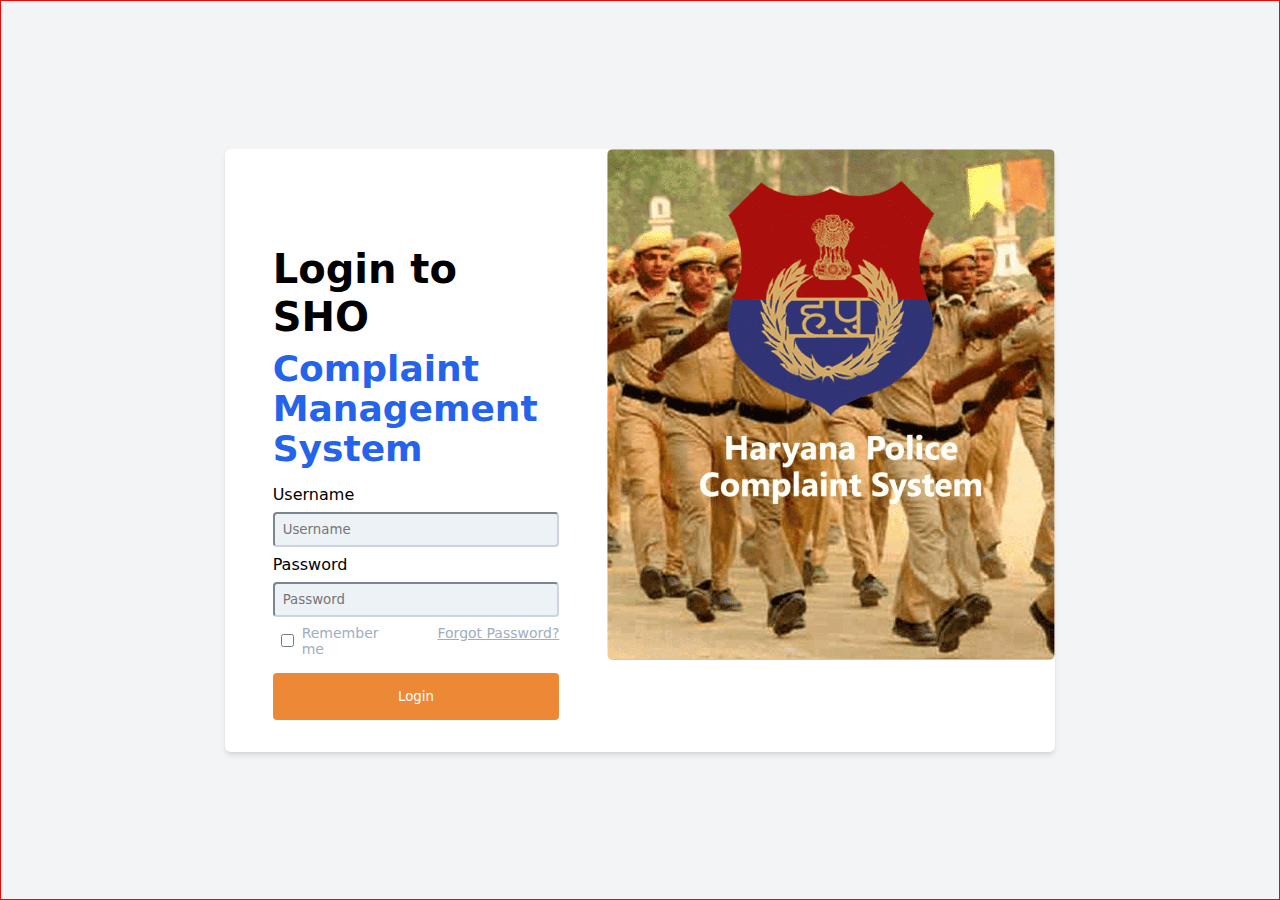
==== index.html @ 9b7298f4 "complain and add complain done" ====
<!DOCTYPE html>
<html lang="en">
  <head>
    <meta charset="UTF-8" />
    <meta http-equiv="X-UA-Compatible" content="IE=edge" />
    <meta name="viewport" content="width=device-width, initial-scale=1.0" />
    <title>Document</title>
    <link rel="stylesheet" href="./index.css" />
  </head>
  <body>
    <div>
      <div class="mainDiv">
        <div class="innerDiv">
          <section class="section1">
            <header class="header">
              <h1 class="LoginText">Login to SHO</h1>
              <h1 class="compText">Complaint Management System</h1>
            </header>
            <form class="loginForm">
              <label for="">Username</label>
              <input
                type="text"
                id="username"
                class=""
                placeholder="Username"
              />

              <label for="password">Password</label>
              <input
                type="password"
                id="password"
                class=""
                placeholder="Password"
              />

              <div>
                <div>
                  <input type="checkbox" class="checkbox" id="remember" />
                  <label for="remember" class=""> Remember me </label>
                </div>
                <a href="" class="forgotLink"> Forgot Password? </a>
              </div>
            </form>
            <button class="loginButton" onClick="login()">Login</button>
          </section>
          <section>
            <img src="/login-image.png" class="image" alt="Haryana CMS" />
          </section>
        </div>
      </div>
    </div>
  </body>
</html>
<script>
  const url = `https://haryanacms.onrender.com/user/login`;

  const get = (id) => {
    return document.getElementById(id);
  };
  const login = async () => {
    let obj = {
      email: get("username").value,
      password: get("password").value,
    };
    obj = JSON.stringify(obj);
    try {
      let res = await fetch(url, {
        method: "POST",
        body: obj,
        headers: {
          "Content-type": "application/json",
        },
      });
      res = await res.json();
      if (res.message === "login succesfully") {
        localStorage.setItem("userID", JSON.stringify(res.userId));
        alert("Login Successful!");
        window.location.href = "./Dashboard.html";
      } else {
        alert("Login Failed");
      }
      console.log(res);
    } catch (err) {
      console.log(err);
    }
  };
</script>
---- index.css ----
* {
  margin: 0;
  padding: 0;
  box-sizing: border-box;
  font-family: system-ui, -apple-system, BlinkMacSystemFont, "Segoe UI", Roboto,
    Oxygen, Ubuntu, Cantarell, "Open Sans", "Helvetica Neue", sans-serif;
}
button {
  cursor: pointer;
}
.mainDiv {
  border: 1px solid red;
  background-color: rgb(243 244 246);
  height: 100vh;
  display: flex;
  align-items: center;
  justify-content: center;
  /* bg-gray-100 h-screen flex items-center justify-center */
}
.innerDiv {
  background-color: #fff; /* equivalent to Tailwind bg-white */
  border-radius: 0.375rem; /* equivalent to Tailwind rounded */
  display: flex; /* equivalent to Tailwind flex */
  justify-content: space-between; /* equivalent to Tailwind space-between */
  box-shadow: 0 4px 6px -1px rgba(0, 0, 0, 0.1),
    0 2px 4px -1px rgba(0, 0, 0, 0.06); /* equivalent to Tailwind shadow-md */
  max-width: 68.75rem; /* equivalent to Tailwind max-w-4xl */
  width: 65%;
}
.section1 {
  /* border: 1px solid red; */
  padding-top: 2rem;
  padding-bottom: 2rem;
  padding-left: 3rem;
  padding-right: 3rem;
  width: 50%;
  /* py-8 px-12 */
}
.header {
  margin-top: 4rem;
  margin-bottom: 1rem;
  /* mt-16 mb-4 */
}
.LoginText {
  font-size: 2.5rem;
  line-height: 3rem;
  font-weight: bold;
  margin-bottom: 0.5rem;
  /* text-2xl font-bold mb-2 */
}
.compText {
  color: rgb(37 99 235);

  font-size: 2.25rem;
  line-height: 2.5rem;
  /* text-blue-600 font-normal font-Roboto text-4xl */
}
.loginForm > input {
  background-color: #edf2f7;
  border-color: #cbd5e0;
  border-radius: 0.25rem;
  padding: 0.5rem;
  margin-top: 0.5rem;
  margin-bottom: 0.5rem;
  width: 100%;

  /* border border-gray-200 rounded bg-gray-100  p-2 my-2 w-full */
}
.loginForm > div {
  display: flex;
  /* border: 1px solid red; */
  justify-content: space-between;
}
.loginForm > div > div {
  width: 30%;
  /* border: 1px solid cyan; */
  display: flex;
}
.checkbox {
  margin-right: 0.5rem;
  margin-left: 0.5rem;
  align-self: center;
  /* border: 2px solid red; */
  /* width: 10px;
  height: 10px; */
  /* align-self: flex-start; */
  /* vertical-align: middle; */
  justify-self: left;
}
.loginForm > div > div > label {
  font-size: 0.875rem;
  color: #a0aec0;
  font-weight: normal;
  /* border: 1px solid red; */
  width: 150%;
}
.loginForm > div > a {
  /* border: 1px solid red; */
  font-size: 0.875rem; /* equivalent to Tailwind text-sm */
  float: right; /* equivalent to Tailwind float-right */
  color: #a0aec0;
}
.loginButton {
  margin-top: 1rem;
  background-color: #ed8936; /* equivalent to Tailwind bg-orange-500 */
  padding-top: 1rem; /* equivalent to Tailwind py-4 */
  padding-bottom: 1rem; /* equivalent to Tailwind py-4 */
  padding-left: 2rem; /* equivalent to Tailwind px-8 */
  padding-right: 2rem; /* equivalent to Tailwind px-8 */
  border-radius: 0.25rem; /* equivalent to Tailwind rounded */
  width: 100%; /* equivalent to Tailwind w-full */
  color: #fff; /* equivalent to Tailwind text-white */
  border: none;
}

.loginButton:hover {
  background-color: #dd6b20; /* equivalent to Tailwind hover:bg-orange-600 */
}
.image {
  max-width: 28rem;
  border-radius: 0.375rem;
}
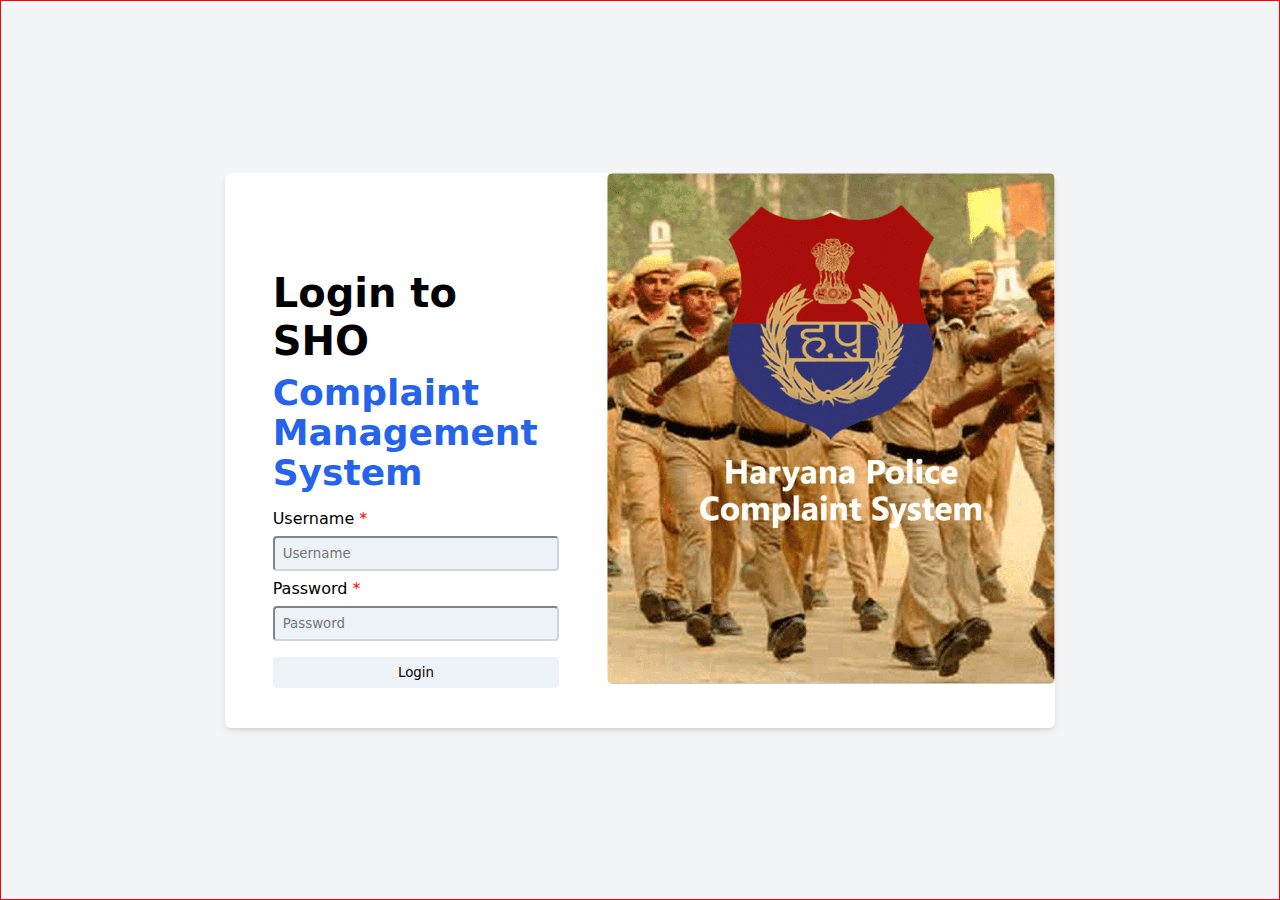
==== commit bce30a0a: "today complain and high priority done" ====
--- a/index.html
+++ b/index.html
@@ -16,32 +16,37 @@
               <h1 class="LoginText">Login to SHO</h1>
               <h1 class="compText">Complaint Management System</h1>
             </header>
-            <form class="loginForm">
-              <label for="">Username</label>
+            <form class="loginForm" onsubmit="login(event)">
+              <label for="">Username <span class="required">*</span></label>
               <input
-                type="text"
+                type="email"
                 id="username"
                 class=""
                 placeholder="Username"
+                required
               />
 
-              <label for="password">Password</label>
+              <label for="password"
+                >Password <span class="required">*</span></label
+              >
               <input
                 type="password"
                 id="password"
                 class=""
                 placeholder="Password"
+                required
               />
 
-              <div>
+              <!-- <div>
                 <div>
                   <input type="checkbox" class="checkbox" id="remember" />
                   <label for="remember" class=""> Remember me </label>
                 </div>
                 <a href="" class="forgotLink"> Forgot Password? </a>
-              </div>
+              </div> -->
+              <input type="submit" class="loginButton" value="Login" />
             </form>
-            <button class="loginButton" onClick="login()">Login</button>
+            <!-- <button class="loginButton" onClick="login()">Login</button> -->
           </section>
           <section>
             <img src="/login-image.png" class="image" alt="Haryana CMS" />
@@ -52,18 +57,23 @@
   </body>
 </html>
 <script>
-  const url = `https://haryanacms.onrender.com/user/login`;
+  const url = `https://hrycms.onrender.com/user/login`;
 
   const get = (id) => {
     return document.getElementById(id);
   };
-  const login = async () => {
+  let loading = false;
+  const login = async (event) => {
+    event.preventDefault();
     let obj = {
       email: get("username").value,
       password: get("password").value,
     };
     obj = JSON.stringify(obj);
     try {
+      loading = true;
+      console.log(loading);
+      appendButtonText();
       let res = await fetch(url, {
         method: "POST",
         body: obj,
@@ -72,16 +82,32 @@
         },
       });
       res = await res.json();
-      if (res.message === "login succesfully") {
+      if (res.status === 200) {
         localStorage.setItem("userID", JSON.stringify(res.userId));
+        loading = false;
+        console.log(loading);
+        appendButtonText();
         alert("Login Successful!");
         window.location.href = "./Dashboard.html";
       } else {
+        loading = false;
+        appendButtonText();
         alert("Login Failed");
       }
       console.log(res);
+      loading = false;
+      appendButtonText();
     } catch (err) {
       console.log(err);
     }
   };
+  let appendButtonText = () => {
+    let button = document.querySelector(".loginButton");
+    button.innerHTML = null;
+    if (loading) {
+      button.value = "Loading...";
+    } else {
+      button.value = "Login";
+    }
+  };
 </script>
--- a/index.css
+++ b/index.css
@@ -7,6 +7,12 @@
 }
 button {
   cursor: pointer;
+}
+input[type="submit"] {
+  cursor: pointer;
+}
+.required {
+  color: red;
 }
 .mainDiv {
   border: 1px solid red;
@@ -101,20 +107,21 @@
   color: #a0aec0;
 }
 .loginButton {
-  margin-top: 1rem;
-  background-color: #ed8936; /* equivalent to Tailwind bg-orange-500 */
+  margin-top: 2rem;
+  background-color: #ed8936;
   padding-top: 1rem; /* equivalent to Tailwind py-4 */
   padding-bottom: 1rem; /* equivalent to Tailwind py-4 */
   padding-left: 2rem; /* equivalent to Tailwind px-8 */
   padding-right: 2rem; /* equivalent to Tailwind px-8 */
   border-radius: 0.25rem; /* equivalent to Tailwind rounded */
   width: 100%; /* equivalent to Tailwind w-full */
-  color: #fff; /* equivalent to Tailwind text-white */
+  color: black; /* equivalent to Tailwind text-white */
   border: none;
 }
 
 .loginButton:hover {
-  background-color: #dd6b20; /* equivalent to Tailwind hover:bg-orange-600 */
+  background-color: #dd6b20;
+  color: #fff;
 }
 .image {
   max-width: 28rem;
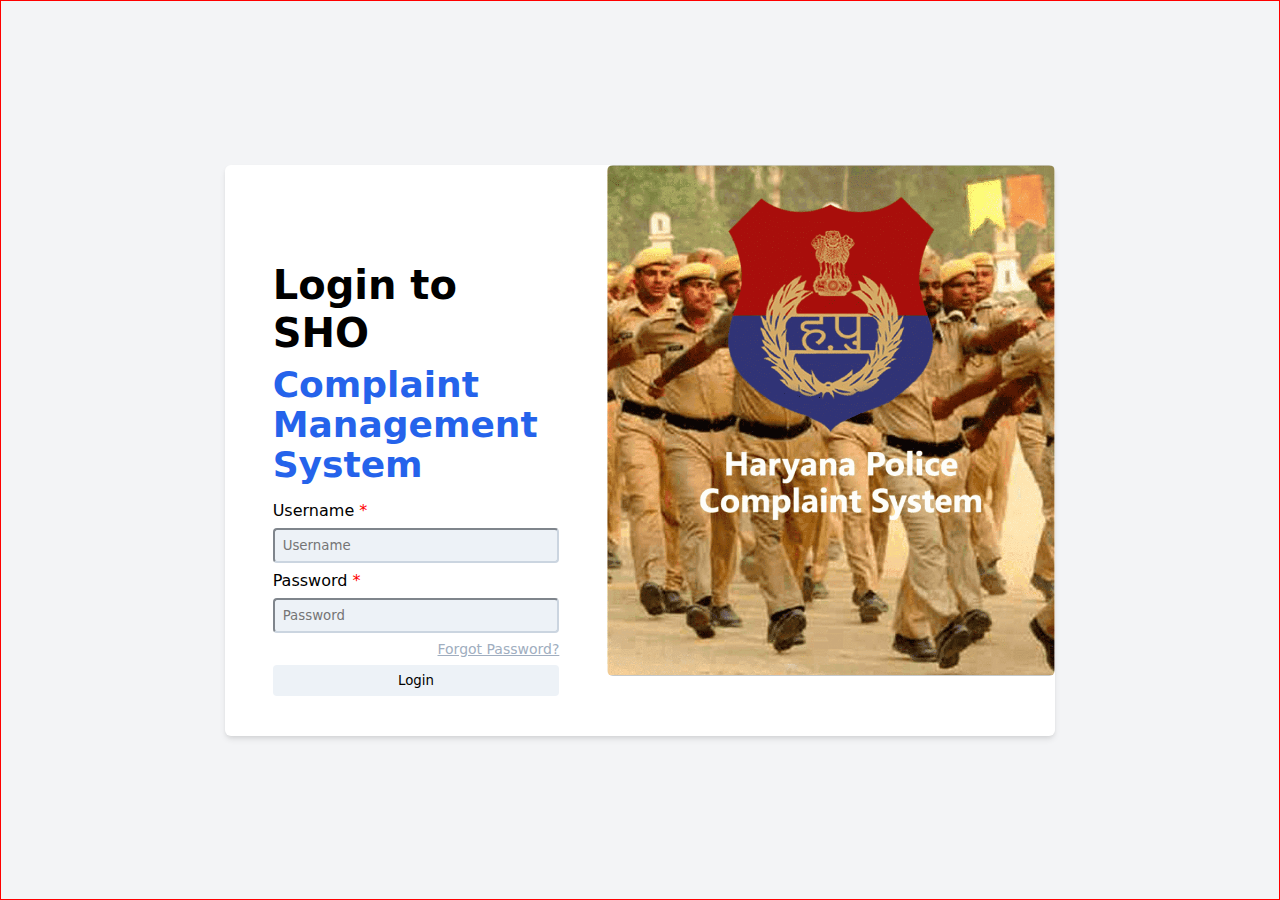
==== commit 17a2bfc7: "sho update" ====
--- a/index.html
+++ b/index.html
@@ -4,7 +4,7 @@
     <meta charset="UTF-8" />
     <meta http-equiv="X-UA-Compatible" content="IE=edge" />
     <meta name="viewport" content="width=device-width, initial-scale=1.0" />
-    <title>Document</title>
+    <title>SHO CMS</title>
     <link rel="stylesheet" href="./index.css" />
   </head>
   <body>
@@ -37,13 +37,13 @@
                 required
               />
 
-              <!-- <div>
+              <div>
                 <div>
-                  <input type="checkbox" class="checkbox" id="remember" />
-                  <label for="remember" class=""> Remember me </label>
+                  <!-- <input type="checkbox" class="checkbox" id="remember" />
+                  <label for="remember" class=""> Remember me </label> -->
                 </div>
                 <a href="" class="forgotLink"> Forgot Password? </a>
-              </div> -->
+              </div>
               <input type="submit" class="loginButton" value="Login" />
             </form>
             <!-- <button class="loginButton" onClick="login()">Login</button> -->
